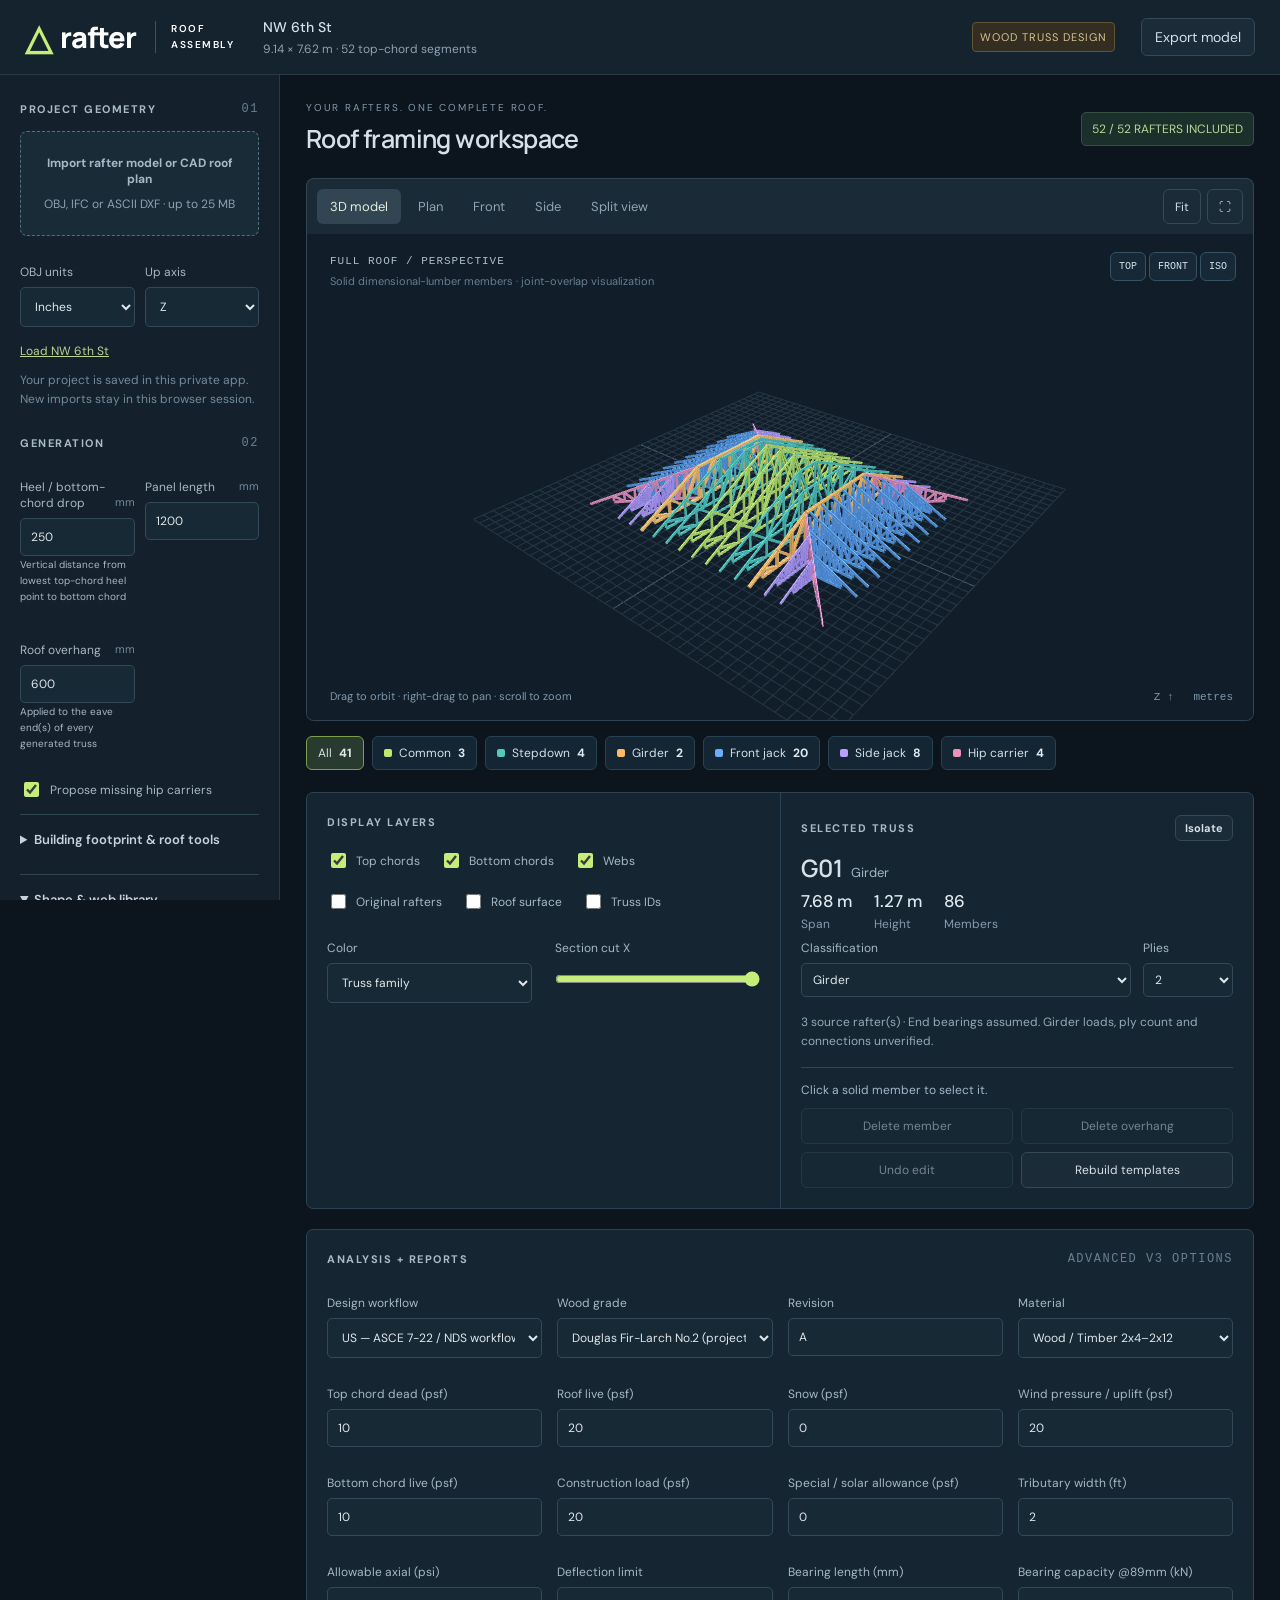
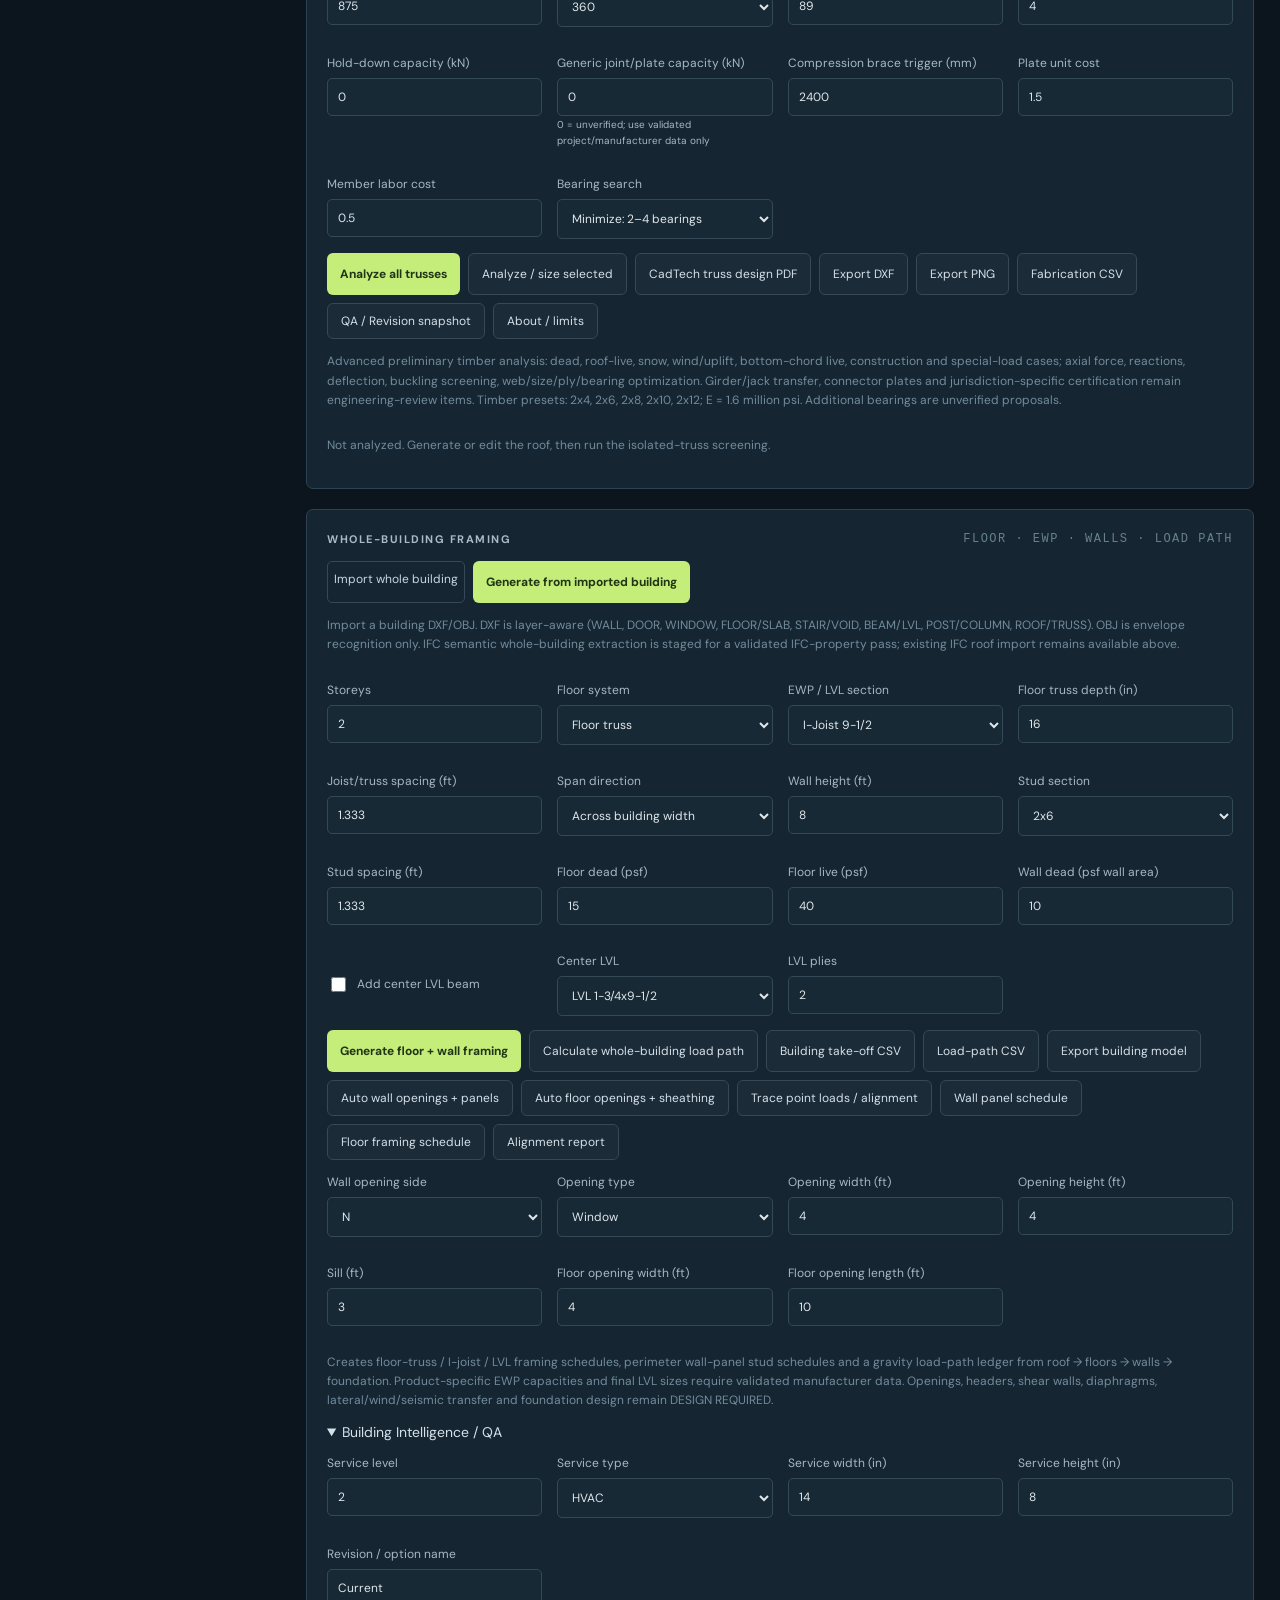
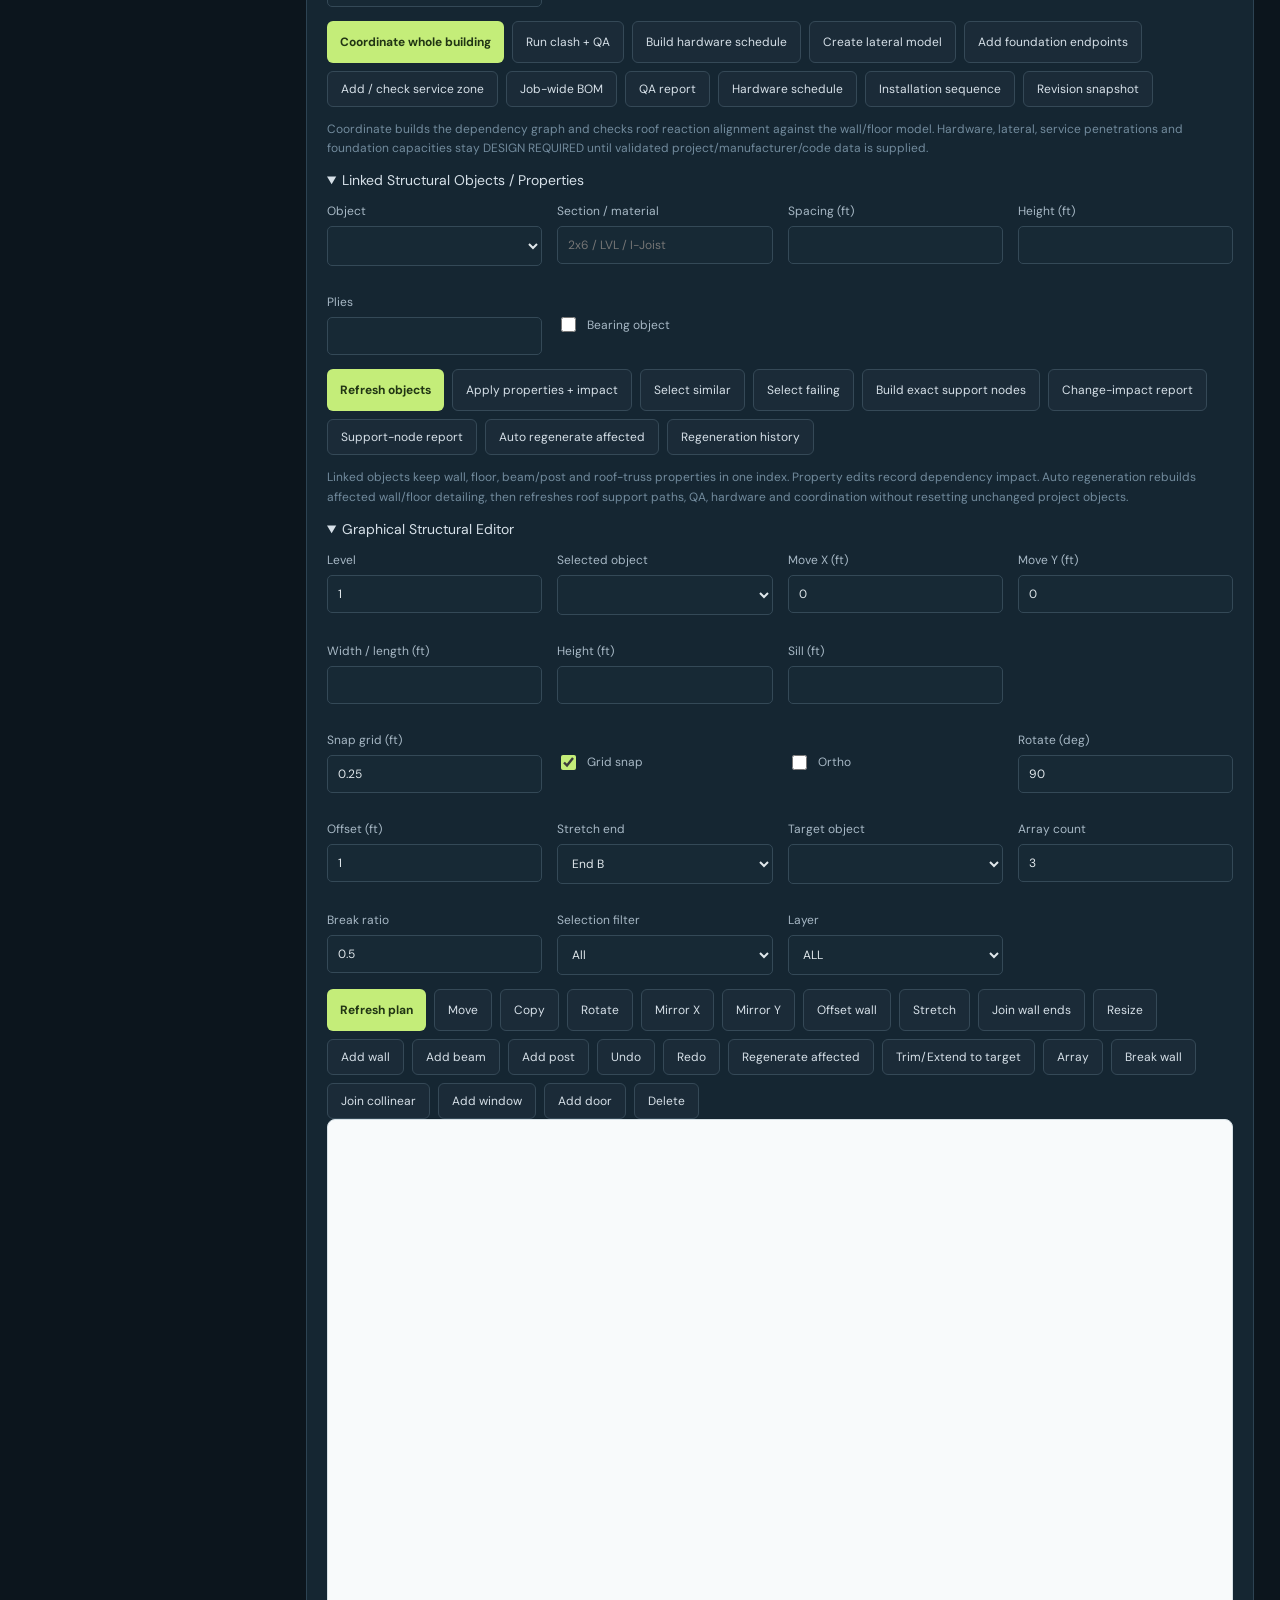
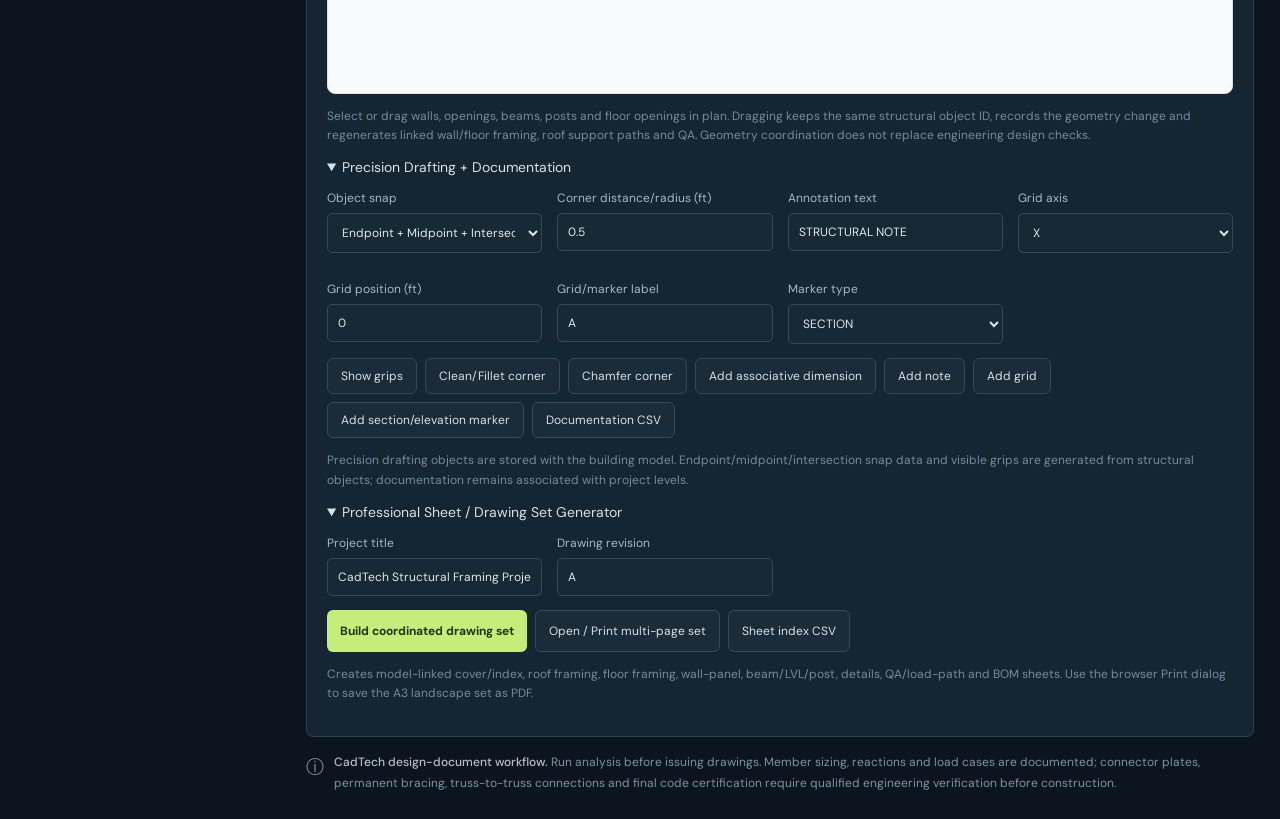
==== app/roof.html @ 71169b50 "Add files via upload" ====
<!doctype html><html lang="en"><head><meta charset="UTF-8"><meta name="viewport" content="width=device-width,initial-scale=1"><title>Rafter — Roof Assembly</title><meta name="description" content="Generate and inspect a full truss assembly from your ArchiCAD rafter model."><link rel="icon" href="data:image/svg+xml,%3Csvg xmlns='http://www.w3.org/2000/svg' viewBox='0 0 32 32'%3E%3Crect width='32' height='32' rx='6' fill='%23121e29'/%3E%3Cpath d='M4 25L16 6l12 19H4l12-10 12 10M16 6v19' fill='none' stroke='%23c4ed79' stroke-width='2'/%3E%3C/svg%3E"><link rel="stylesheet" href="roof.css?v=2"><script type="importmap">{"imports":{"three":"./vendor/three.module.js"}}</script></head><body>
<header><a class="brand" href="./"><span>△</span> rafter <small>ROOF ASSEMBLY</small></a><div class="project"><strong id="project-name">NW 6th St</strong><span id="dimensions">30 × 25 ft · inches confirmed</span></div><span class="concept">WOOD TRUSS DESIGN</span><button id="export">Export model</button></header>
<div class="shell"><aside class="left"><div class="section-title">PROJECT GEOMETRY <span>01</span></div><label class="drop" id="drop"><input type="file" id="file" accept=".obj,.ifc,.dxf"><strong>Import rafter model or CAD roof plan</strong><span>OBJ, IFC or ASCII DXF · up to 25 MB</span></label><div class="fields"><label>OBJ units<select id="units"><option value="0.0254" selected>Inches</option><option value="0.001">Millimetres</option><option value="0.01">Centimetres</option><option value="1">Metres</option><option value="0.3048">Feet</option></select></label><label>Up axis<select id="axis"><option>Z</option><option>Y</option></select></label></div><div class="cad-options" id="cad-options" hidden><div class="section-title">CAD ROOF INPUT <span>DXF</span></div><div class="fields"><label>Roof layer<select id="roof-layer"></select></label><label>Truss lines layer<select id="truss-layer"></select></label><label>Roof angle <em>deg</em><input id="roof-angle" type="number" min="1" max="78" step="0.5" value="22.5"></label><label>CAD units<select id="cad-units"><option value="auto">Auto from DXF</option><option value=".0254">Inches</option><option value=".3048">Feet</option><option value=".001">Millimetres</option><option value=".01">Centimetres</option><option value="1">Metres</option></select></label></div><p class="help">Roof layer: exterior eave boundary + ridge/hip/valley lines. Truss layer: plan lines showing each truss location/direction. CadTech reconstructs 3D top chords from the roof angle, then uses the same Common / Stepdown / Girder / Jack / Hip workflow as OBJ/IFC.</p><button id="rebuild-cad" class="subtle">Rebuild CAD roof</button></div><button id="preset" class="subtle">Load NW 6th St</button><p class="help">Your project is saved in this private app. New imports stay in this browser session.</p><div class="section-title">GENERATION <span>02</span></div><div class="fields"><label>Heel / bottom-chord drop <em>mm</em><input type="number" id="heel" min="50" max="1200" step="25" value="250"><small>Vertical distance from lowest top-chord heel point to bottom chord</small></label><label>Panel length <em>mm</em><input type="number" id="panel" min="300" max="2400" step="100" value="1200"></label><label>Roof overhang <em>mm</em><input type="number" id="roof-overhang" min="0" max="1800" step="25" value="600"><small>Applied to the eave end(s) of every generated truss</small></label></div><label class="check"><input id="hips" type="checkbox" checked>Propose missing hip carriers</label><button class="primary" id="generate">Generate complete roof</button><div id="message" role="status" aria-live="polite">Loading your rafter model…</div><div class="section-title">TRUSS SCHEDULE <span id="count">—</span></div><label class="sr-only" for="search">Find truss</label><input type="search" id="search" placeholder="Find truss ID or type"><div id="schedule"></div><a class="analysis-link" href="#analysis-workspace">Open selected-truss analysis</a></aside>
<main><div class="workspace-heading"><div><div class="eyebrow">YOUR RAFTERS. ONE COMPLETE ROOF.</div><h1>Roof framing workspace</h1></div><div id="coverage" class="coverage">Reading geometry</div></div><div class="toolbar"><div class="view-tabs" role="tablist" aria-label="Viewport"><button data-view="iso" class="active" role="tab" aria-selected="true">3D model</button><button data-view="plan" role="tab">Plan</button><button data-view="front" role="tab">Front</button><button data-view="side" role="tab">Side</button><button data-view="split" role="tab">Split view</button></div><div class="view-actions"><button id="fit" title="Fit whole model">Fit</button><button id="full" title="Full-screen viewport">⛶</button></div></div><section class="viewports" id="viewports"><div class="model-pane"><div class="viewport-meta"><strong id="view-title">FULL ROOF / PERSPECTIVE</strong><span id="view-subtitle">Solid dimensional-lumber members · joint-overlap visualization</span></div><div id="three"></div><div class="compass"><button data-orient="plan">TOP</button><button data-orient="front">FRONT</button><button data-orient="iso">ISO</button></div><div class="nav-hint">Drag to orbit · right-drag to pan · scroll to zoom</div><div class="view-scale">Z ↑ &nbsp; metres</div></div><div class="drawing-pane" id="drawing-pane" hidden><div class="drawing-head"><strong id="drawing-title">SELECTED TRUSS</strong><button id="drawing-fit">Fit drawing</button></div><svg id="drawing" viewBox="0 0 800 460" aria-label="Dimensioned truss elevation"></svg><div class="drawing-note">Orthographic elevation · scroll to zoom · drag to pan</div></div></section><div class="family-bar" id="families"></div><div class="bottom-panels"><div class="layers-panel"><div class="section-title">DISPLAY LAYERS</div><div class="layers"><label><input type="checkbox" data-layer="top" checked>Top chords</label><label><input type="checkbox" data-layer="bottom" checked>Bottom chords</label><label><input type="checkbox" data-layer="web" checked>Webs</label><label><input type="checkbox" data-layer="rafters">Original rafters</label><label><input type="checkbox" data-layer="roof">Roof surface</label><label><input type="checkbox" data-layer="labels">Truss IDs</label></div><div class="display-controls"><label>Color<select id="color"><option value="type">Truss family</option><option value="role">Member role</option><option value="wire">Wireframe</option></select></label><label>Section cut X<input type="range" id="cut" min="0" max="100" value="100" aria-label="Section cut X"></label></div></div><div class="selection-panel"><div class="section-title">SELECTED TRUSS <button id="isolate" aria-pressed="false">Isolate</button></div><div id="selection">Select a truss in the model or schedule.</div></div></div><div class="engineering"><span>ⓘ</span><p><strong>CadTech design-document workflow.</strong> Run analysis before issuing drawings. Member sizing, reactions and load cases are documented; connector plates, permanent bracing, truss-to-truss connections and final code certification require qualified engineering verification before construction.</p></div></main></div>
<dialog id="export-dialog"><button id="close-export" aria-label="Close exports">×</button><div class="eyebrow">COMPLETE ASSEMBLY</div><h2>Export this roof</h2><p>Geometry, truss schedule, analysis results and CadTech design documents. Final issue requires engineering review of connections, bracing and project-specific code inputs.</p><div id="downloads"></div></dialog><script type="module" src="assembly-app.js?v=5"></script></body></html>
---- app/roof.css ----
@import url('https://fonts.googleapis.com/css2?family=DM+Sans:wght@400;500;600;700&family=Manrope:wght@500;600;700;800&display=swap');
:root{font:14px 'DM Sans',sans-serif;color:#d6e0e8;background:#0c151d;--border:#293946;--muted:#8fa1b0;--lime:#c4ed79}*{box-sizing:border-box}[hidden]{display:none!important}body{margin:0}button,input,select{font:inherit}button,a,input,select{outline-offset:3px}button{cursor:pointer;border:1px solid #354957;border-radius:6px;background:#1b2b38;color:#d6e0e8;padding:9px 13px}button:hover{background:#2a3d4c}button:focus-visible,input:focus-visible,select:focus-visible{outline:2px solid var(--lime)}header{display:flex;align-items:center;gap:26px;padding:0 25px;height:75px;border-bottom:1px solid var(--border);background:#15232e}.brand{text-decoration:none;color:white;font:800 29px 'Manrope',sans-serif;display:flex;gap:9px;align-items:center;letter-spacing:-1px}.brand>span{color:var(--lime);font-size:35px}.brand small{font:600 10px 'DM Sans',sans-serif;letter-spacing:1.5px;border-left:1px solid #40515e;max-width:82px;padding-left:15px;margin-left:10px;line-height:1.6}.project{flex:1;display:flex;flex-direction:column;gap:5px}.project strong{font-size:14px;font-weight:500}.project span{font-size:12px;color:var(--muted)}.concept{font-size:11px;letter-spacing:1px;color:#d5c490;background:#342e22;border:1px solid #615536;padding:7px;border-radius:4px}.shell{display:grid;grid-template-columns:280px minmax(0,1fr)}aside{padding:25px 20px;border-right:1px solid var(--border);background:#14212c;height:calc(100vh - 75px);overflow:auto;position:sticky;top:0}.section-title{font-size:11px;font-weight:700;letter-spacing:1.5px;display:flex;justify-content:space-between;align-items:center;margin:2px 0 15px;color:#aabac6}.section-title>span{color:#678090;font:12px monospace}.drop{display:flex;position:relative;flex-direction:column;gap:9px;border:1px dashed #52707f;padding:23px 15px;border-radius:7px;background:#1a2b38;text-align:center}.drop input{position:absolute;inset:0;opacity:0;width:100%;height:100%;cursor:pointer}.drop span{font-size:12px;color:var(--muted)}.drop.drag{border-color:var(--lime)}.fields{display:grid;grid-template-columns:1fr 1fr;gap:10px}label{display:block;margin:14px 0;font-size:12px;color:#a7b8c5}label em{float:right;font-size:11px;font-style:normal;color:#718b9d}input:not([type=checkbox]):not([type=range]),select{display:block;width:100%;margin-top:7px;border:1px solid #344957;border-radius:5px;padding:10px;background:#172935;color:#e0e7eb;min-width:0}input[type=checkbox]{accent-color:var(--lime);width:15px;height:15px}.check{display:flex;align-items:center;gap:8px;line-height:1.5}.help{color:#728b9d;font-size:12px;line-height:1.6;margin:12px 0 27px}.subtle{border:0;padding:0;text-decoration:underline;background:none;color:#b9d590;font-size:12px}.primary{background:var(--lime);color:#213514;font-weight:700;border:0;width:100%;padding:13px}.primary:hover{background:#d2fc88}#message{font-size:12px;line-height:1.6;margin:12px 0 25px;color:#afc598}#schedule{max-height:360px;overflow:auto;margin-top:10px}.truss-row{display:flex;width:100%;border:0;border-bottom:1px solid #263c4c;background:transparent;border-radius:0;text-align:left;align-items:center;padding:12px 6px;gap:11px}.truss-row.active{background:#243b45;box-shadow:inset 3px 0 var(--lime)}.truss-row i{width:7px;height:7px;border-radius:2px;flex-shrink:0}.truss-row strong{font-size:13px;min-width:34px}.truss-row span{font-size:12px;color:#9bb0be;flex:1}.truss-row small{font:11px monospace;color:#7a929f}.analysis-link{display:block;font-size:12px;color:#b4cc8d;margin-top:24px;text-decoration:none}main{padding:26px;min-width:0}.workspace-heading{display:flex;justify-content:space-between;align-items:center;margin-bottom:22px;gap:15px}.eyebrow{font-size:10px;letter-spacing:1.8px;color:#839aa9}h1{font:600 25px 'Manrope',sans-serif;letter-spacing:-.6px;margin:7px 0 0}.coverage{font-size:12px;border:1px solid #365044;color:#bbd599;background:#1b302b;padding:8px 10px;border-radius:5px}.toolbar{display:flex;justify-content:space-between;background:#1a2a37;border:1px solid #324451;border-bottom:0;border-radius:8px 8px 0 0;padding:10px;gap:8px}.view-tabs{display:flex;gap:4px}.view-tabs button{border:0;background:transparent;color:#8fa5b4;padding:9px 13px;font-size:13px}.view-tabs button.active{background:#314652;color:#e5eddc}.view-actions{display:flex;gap:6px}.view-actions button{padding:7px 11px;font-size:12px}.viewports{display:grid;grid-template-columns:1fr;background:#111d28;border:1px solid #324451;border-top:0;border-radius:0 0 8px 8px;overflow:hidden}.viewports.split{grid-template-columns:1fr 1fr}.model-pane{height:clamp(430px,54vh,750px);position:relative;min-width:0}#three{position:absolute;inset:0}#three canvas{display:block;width:100%;height:100%;touch-action:none}.viewport-meta{position:absolute;top:21px;left:23px;z-index:1;pointer-events:none;display:flex;flex-direction:column;gap:7px}.viewport-meta strong{font:11px monospace;letter-spacing:1px;color:#acbfcc}.viewport-meta span{font-size:11px;color:#667f90}.compass{position:absolute;right:17px;top:18px;display:flex;gap:3px}.compass button{font:10px monospace;background:#1c3140a8;border-color:#365263;padding:8px}.nav-hint,.view-scale{position:absolute;bottom:17px;color:#7f98aa;font-size:11px;pointer-events:none}.nav-hint{left:23px}.view-scale{right:20px;font:11px monospace}.drawing-pane{border-left:1px solid #344859;position:relative;min-width:0;background:#f5f7f8;color:#243d4b}.drawing-head{position:absolute;top:18px;left:17px;right:17px;display:flex;align-items:center;justify-content:space-between;z-index:1}.drawing-head strong{font:11px monospace}.drawing-head button{padding:6px 9px;font-size:11px;background:white;color:#456271;border-color:#cdd7dc}#drawing{height:100%;width:100%;min-height:430px;touch-action:none}.drawing-note{position:absolute;bottom:17px;left:17px;color:#7d929d;font-size:11px;pointer-events:none}.family-bar{display:flex;flex-wrap:wrap;gap:8px;margin:15px 0 22px}.family-bar button{font-size:12px;border-color:#2a4151;background:#142633;padding:8px 11px;display:flex;align-items:center;gap:7px}.family-bar button.active{border-color:#7c9d50;background:#293b2e}.family-bar i{width:8px;height:8px;border-radius:2px}.family-bar strong{color:#e2eaf0}.bottom-panels{display:grid;grid-template-columns:1fr 1fr;border:1px solid #2d4353;background:#152632;border-radius:7px}.layers-panel,.selection-panel{padding:20px}.selection-panel{border-left:1px solid #2d4353}.layers{display:flex;flex-wrap:wrap;gap:8px 20px}.layers label{display:flex;align-items:center;gap:7px;margin:6px 0;font-size:12px}.display-controls{display:grid;grid-template-columns:1fr 1fr;gap:23px;margin-top:8px}.display-controls input[type=range]{width:100%;margin:15px 0 0;accent-color:var(--lime)}.selection-panel .section-title{margin-bottom:10px}#isolate{font-size:11px;padding:5px 9px;letter-spacing:0}#isolate[aria-pressed=true]{background:var(--lime);color:#263819}#selection h2{font:600 24px 'Manrope',sans-serif;margin:6px 0}#selection h2 span{font:13px 'DM Sans',sans-serif;color:#a2b6c4;margin-left:8px}#selection p{font-size:12px;line-height:1.6;margin:8px 0;color:#92aab9}.selection-metrics{display:flex;gap:22px;font-size:12px;color:#839dad}.selection-metrics strong{display:block;font-size:17px;color:#dfe8ee;font-weight:500;margin-bottom:4px}.edit-row{display:grid;grid-template-columns:1fr 90px;gap:12px}.edit-row label{margin:8px 0}.edit-row select{padding:7px;font-size:12px}.engineering{display:flex;gap:10px;font-size:12px;line-height:1.7;color:#7994a7;margin-top:15px}.engineering span{font-size:18px}.engineering p{margin:0}.engineering strong{color:#b0c1cd;font-weight:500}dialog{width:min(520px,90vw);border:1px solid #425869;border-radius:10px;background:#1a2b38;color:#deebf4;padding:28px}dialog::backdrop{background:#081219c9;backdrop-filter:blur(4px)}#close-export{float:right;padding:2px 10px;font-size:22px}dialog p{font-size:14px;color:#9db2c0;line-height:1.6}#downloads a{display:block;color:#c9e696;background:#263d47;border:1px solid #415e68;padding:12px;margin-top:10px;text-decoration:none;border-radius:5px}.sr-only{position:absolute;width:1px;height:1px;overflow:hidden;clip:rect(0,0,0,0)}#viewports:fullscreen{width:100vw;height:100vh;border:0;border-radius:0}#viewports:fullscreen .model-pane{height:100vh}button:disabled{opacity:.5;cursor:wait}@media(min-width:1700px){.shell{grid-template-columns:310px 1fr}main{padding:34px 40px}}@media(max-width:1100px){.shell{grid-template-columns:245px 1fr}main{padding:20px 15px}.view-tabs button{padding:8px;font-size:12px}.coverage{display:none}.concept{display:none}.bottom-panels{grid-template-columns:1fr}.selection-panel{border-left:0;border-top:1px solid #2d4353}.viewports.split{grid-template-columns:1fr}.drawing-pane{border-left:0;border-top:1px solid #344859;height:380px}h1{font-size:23px}.brand small{display:none}}@media(max-width:700px){header{padding:0 14px;gap:15px}.project span{display:none}.brand{font-size:24px}.project strong{font-size:12px}.shell{display:flex;flex-direction:column}main{order:1}aside{order:2;position:static;height:auto;border:0}.workspace-heading{margin-bottom:18px}.eyebrow{font-size:9px}.model-pane{height:440px}.toolbar{flex-wrap:wrap}.view-tabs{flex:1;justify-content:space-between}.view-actions{display:none}.nav-hint{font-size:10px;left:12px}.view-scale{display:none}.viewport-meta{left:13px}.viewport-meta span{max-width:160px}.compass{right:10px}.viewports.split{grid-template-columns:1fr}.family-bar{gap:5px}.family-bar button{font-size:11px;padding:7px}.bottom-panels{grid-template-columns:1fr}#schedule{max-height:250px}.drawing-pane{height:330px}#drawing{min-height:330px}.concept{display:none}}

.advanced-settings details{border-top:1px solid #314452;padding:16px 0;margin-top:10px}.advanced-settings summary{cursor:pointer;font-size:13px;color:#c4d3dc;font-weight:600}.advanced-settings .help{margin-bottom:4px}.button-grid{display:grid;grid-template-columns:1fr 1fr;gap:8px}.button-grid button,.file-button{font-size:12px;padding:9px 6px}.file-button{display:block;margin:0;border:1px solid #354957;border-radius:5px;position:relative;text-align:center;cursor:pointer;color:#c8d7e1}.file-button input{position:absolute;inset:0;opacity:0;cursor:pointer;width:100%;height:100%}.project-buttons{margin:16px 0}.member-edit{border-top:1px solid #304958;padding-top:14px;margin-top:16px}#picked-member{font-size:12px;color:#a2b8c8;margin-bottom:10px}.analysis-workspace{margin-top:20px;padding:20px;border:1px solid #2d4353;border-radius:7px;background:#152632}.analysis-inputs{display:grid;grid-template-columns:repeat(4,1fr);gap:0 15px}.analysis-actions{display:flex;gap:8px;flex-wrap:wrap}.analysis-actions .primary{width:auto}.analysis-actions button{font-size:12px}.analysis-workspace .help{margin:13px 0}#analysis-status{color:#c0d89b;font-size:13px;margin:12px 0}#analysis-results{max-height:350px;overflow:auto}#analysis-results table{border-collapse:collapse;width:100%;font-size:12px}#analysis-results td,#analysis-results th{padding:10px;text-align:left;border-bottom:1px solid #2b4353}#analysis-results th{color:#8ca6b8;font-weight:500}aside{scrollbar-width:thin;scrollbar-color:#3e5a6b #14212c}@media(max-width:1000px){.analysis-inputs{grid-template-columns:repeat(2,1fr)}}@media(max-width:700px){.analysis-workspace{padding:14px}.analysis-inputs{grid-template-columns:repeat(2,1fr)}}
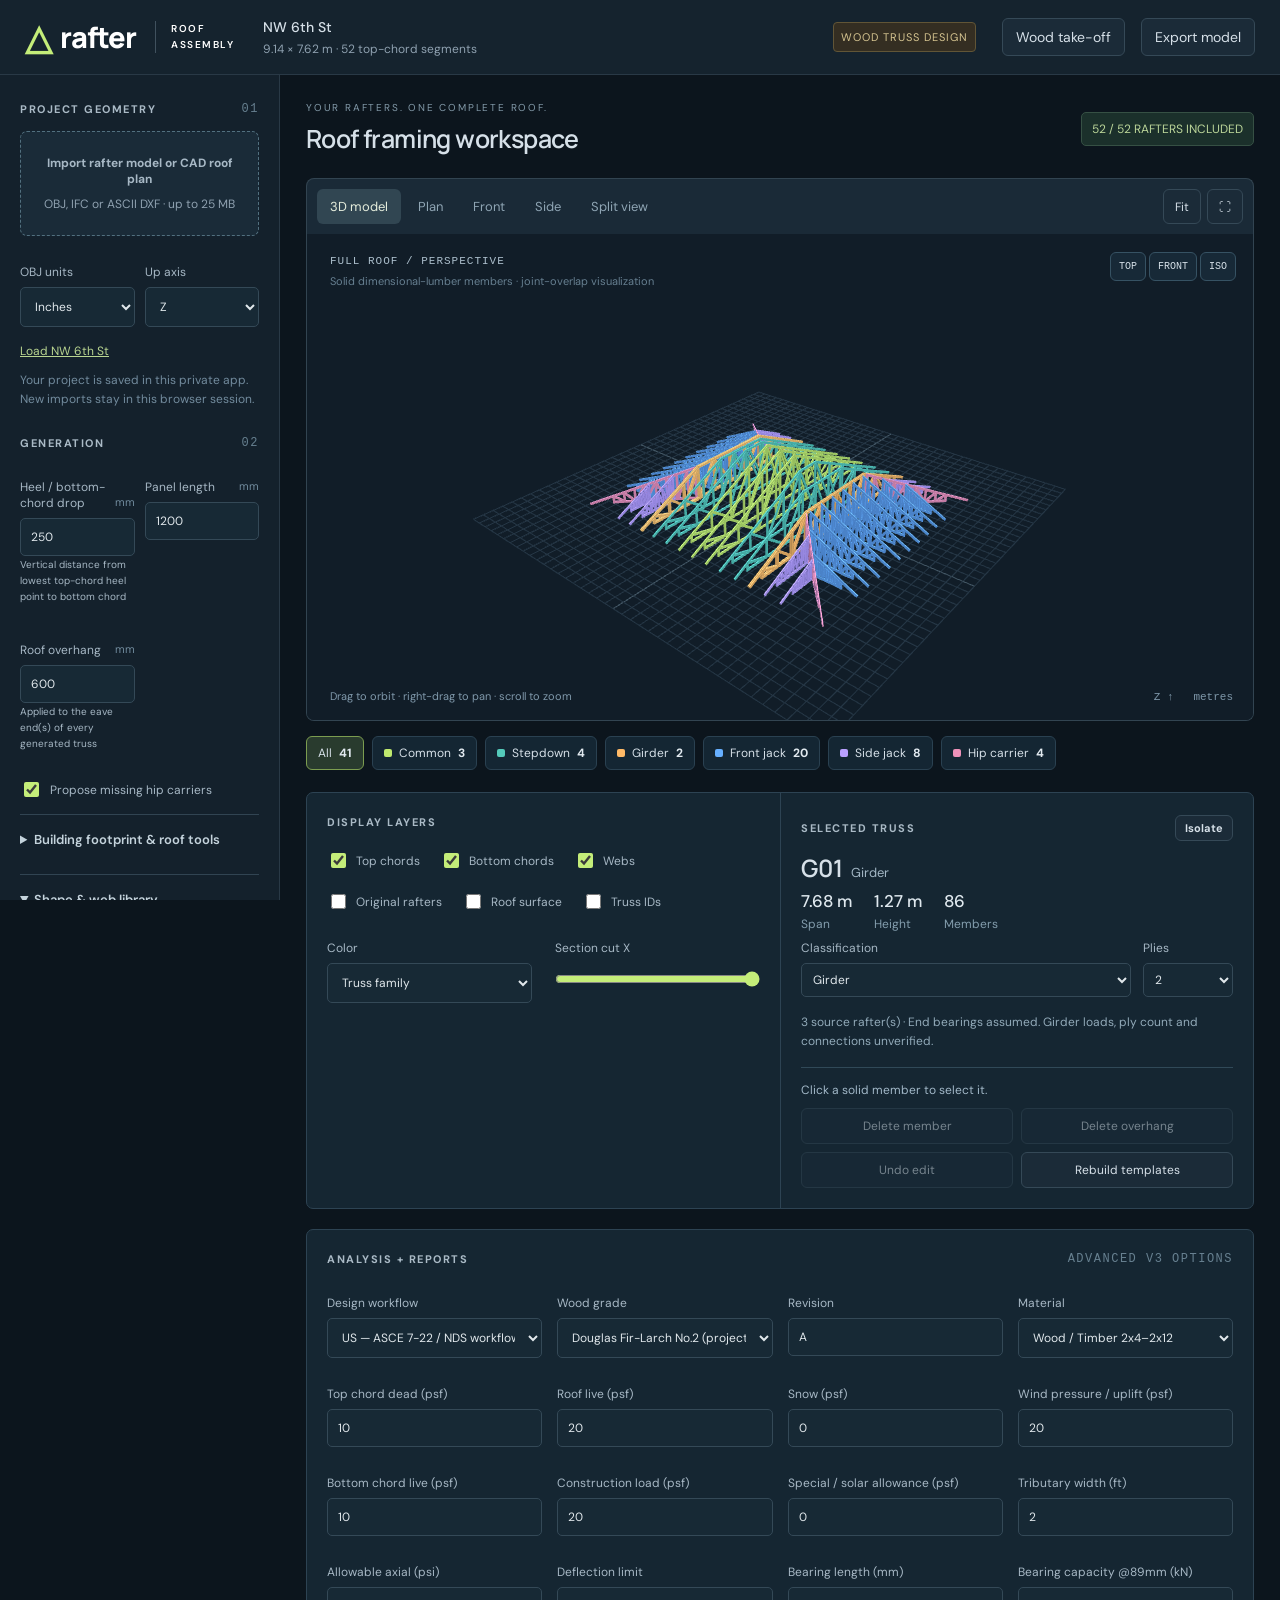
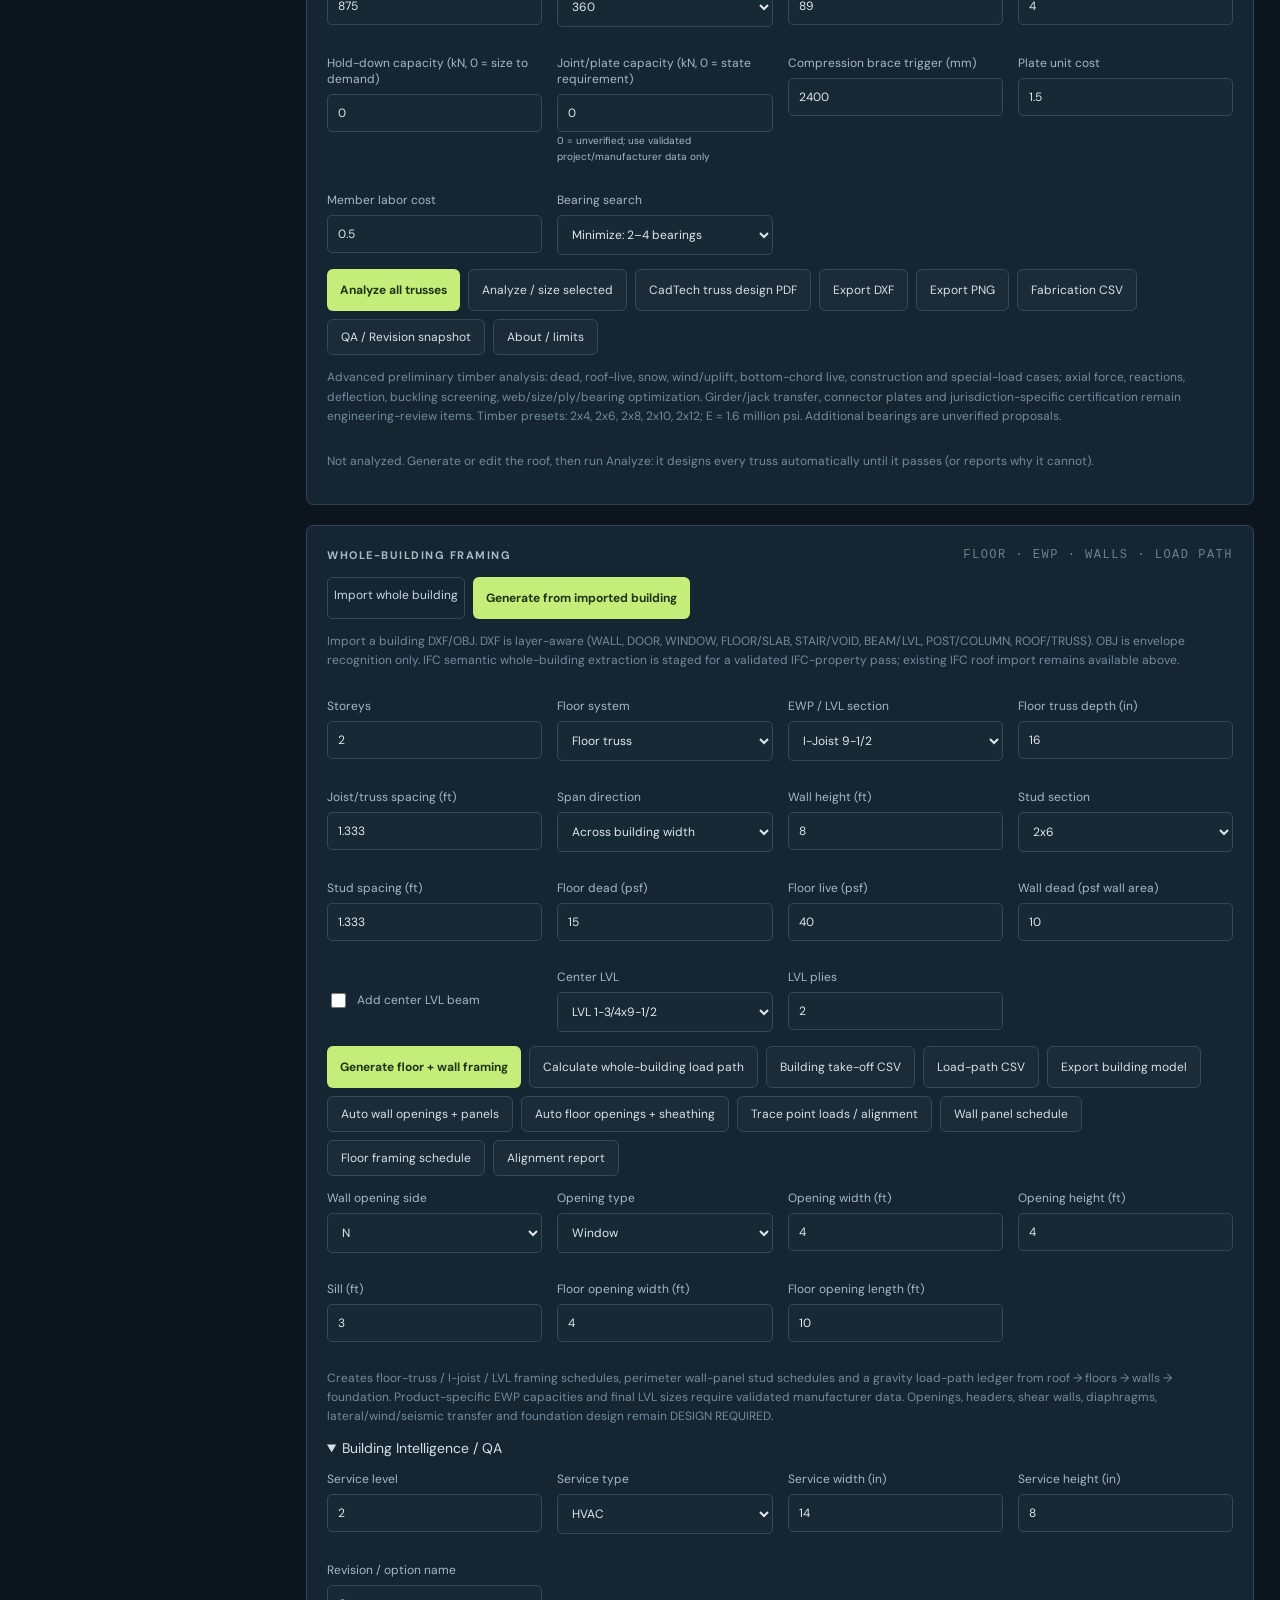
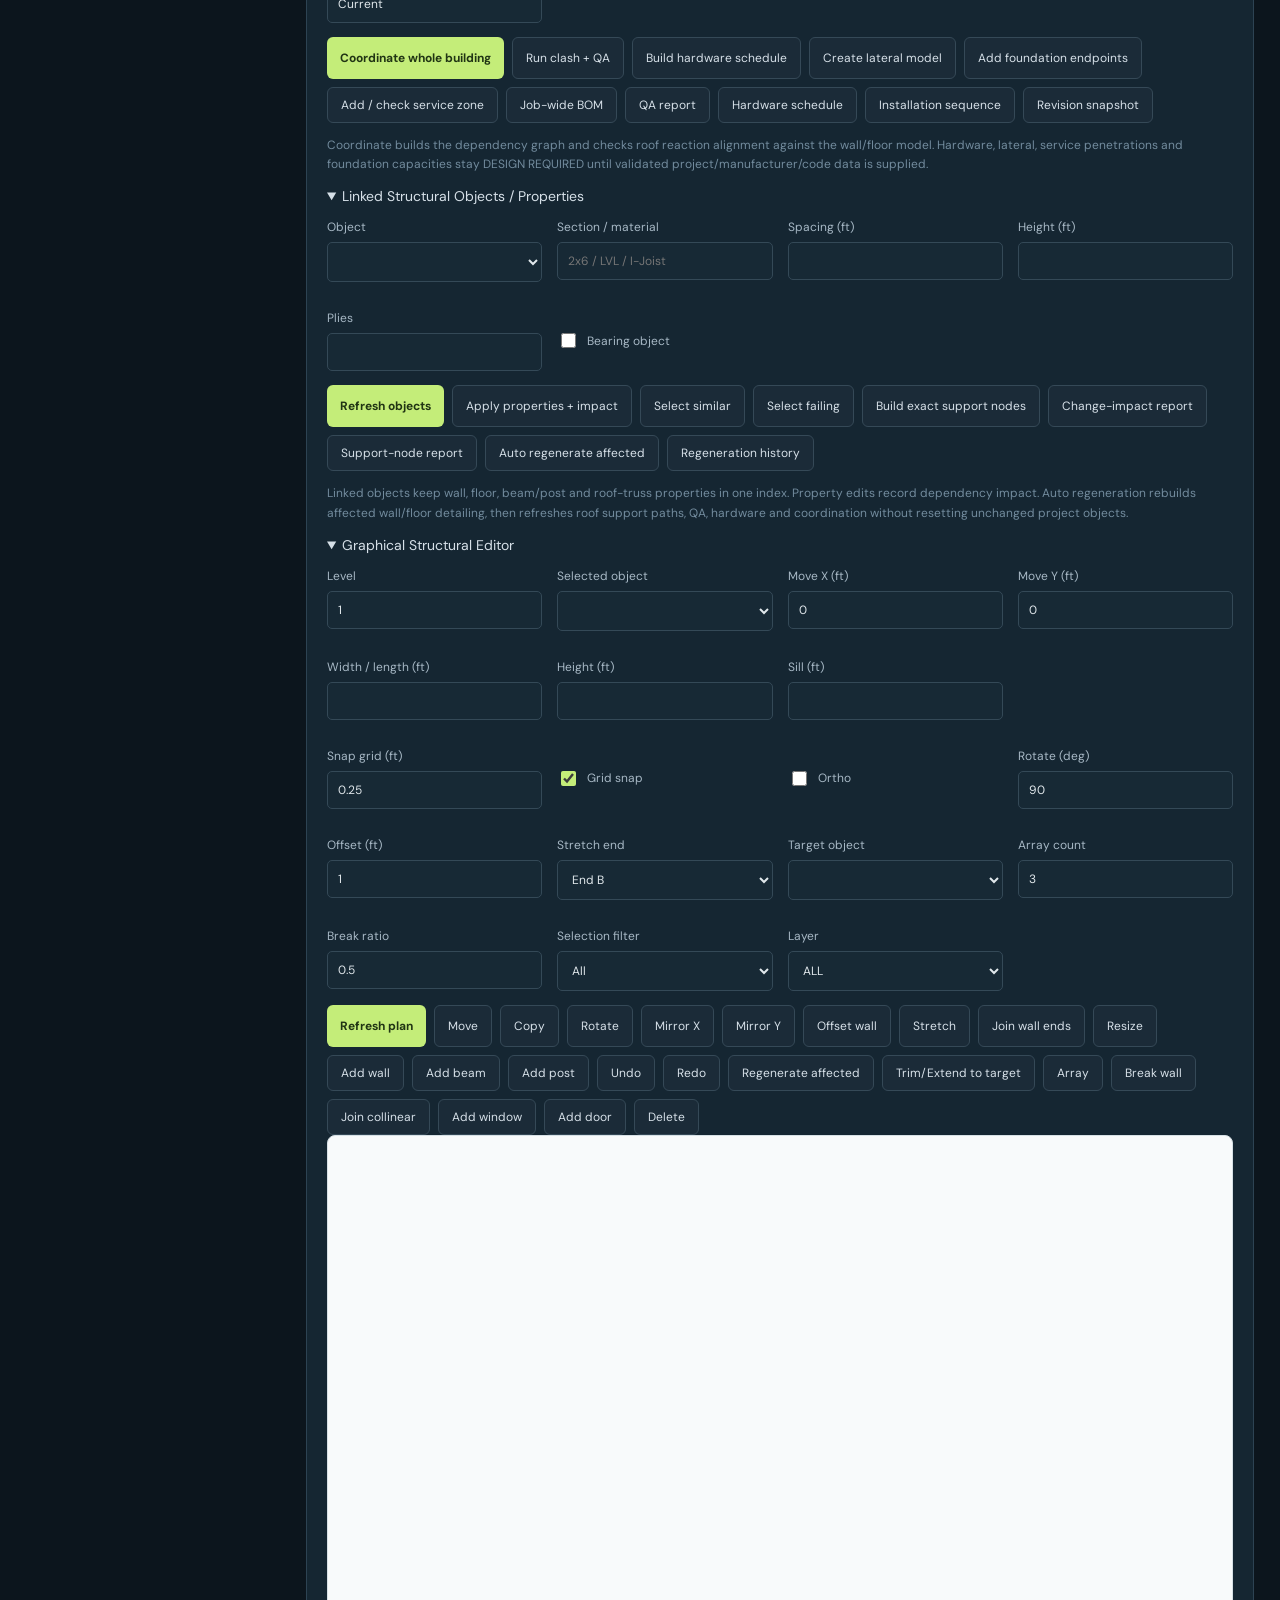
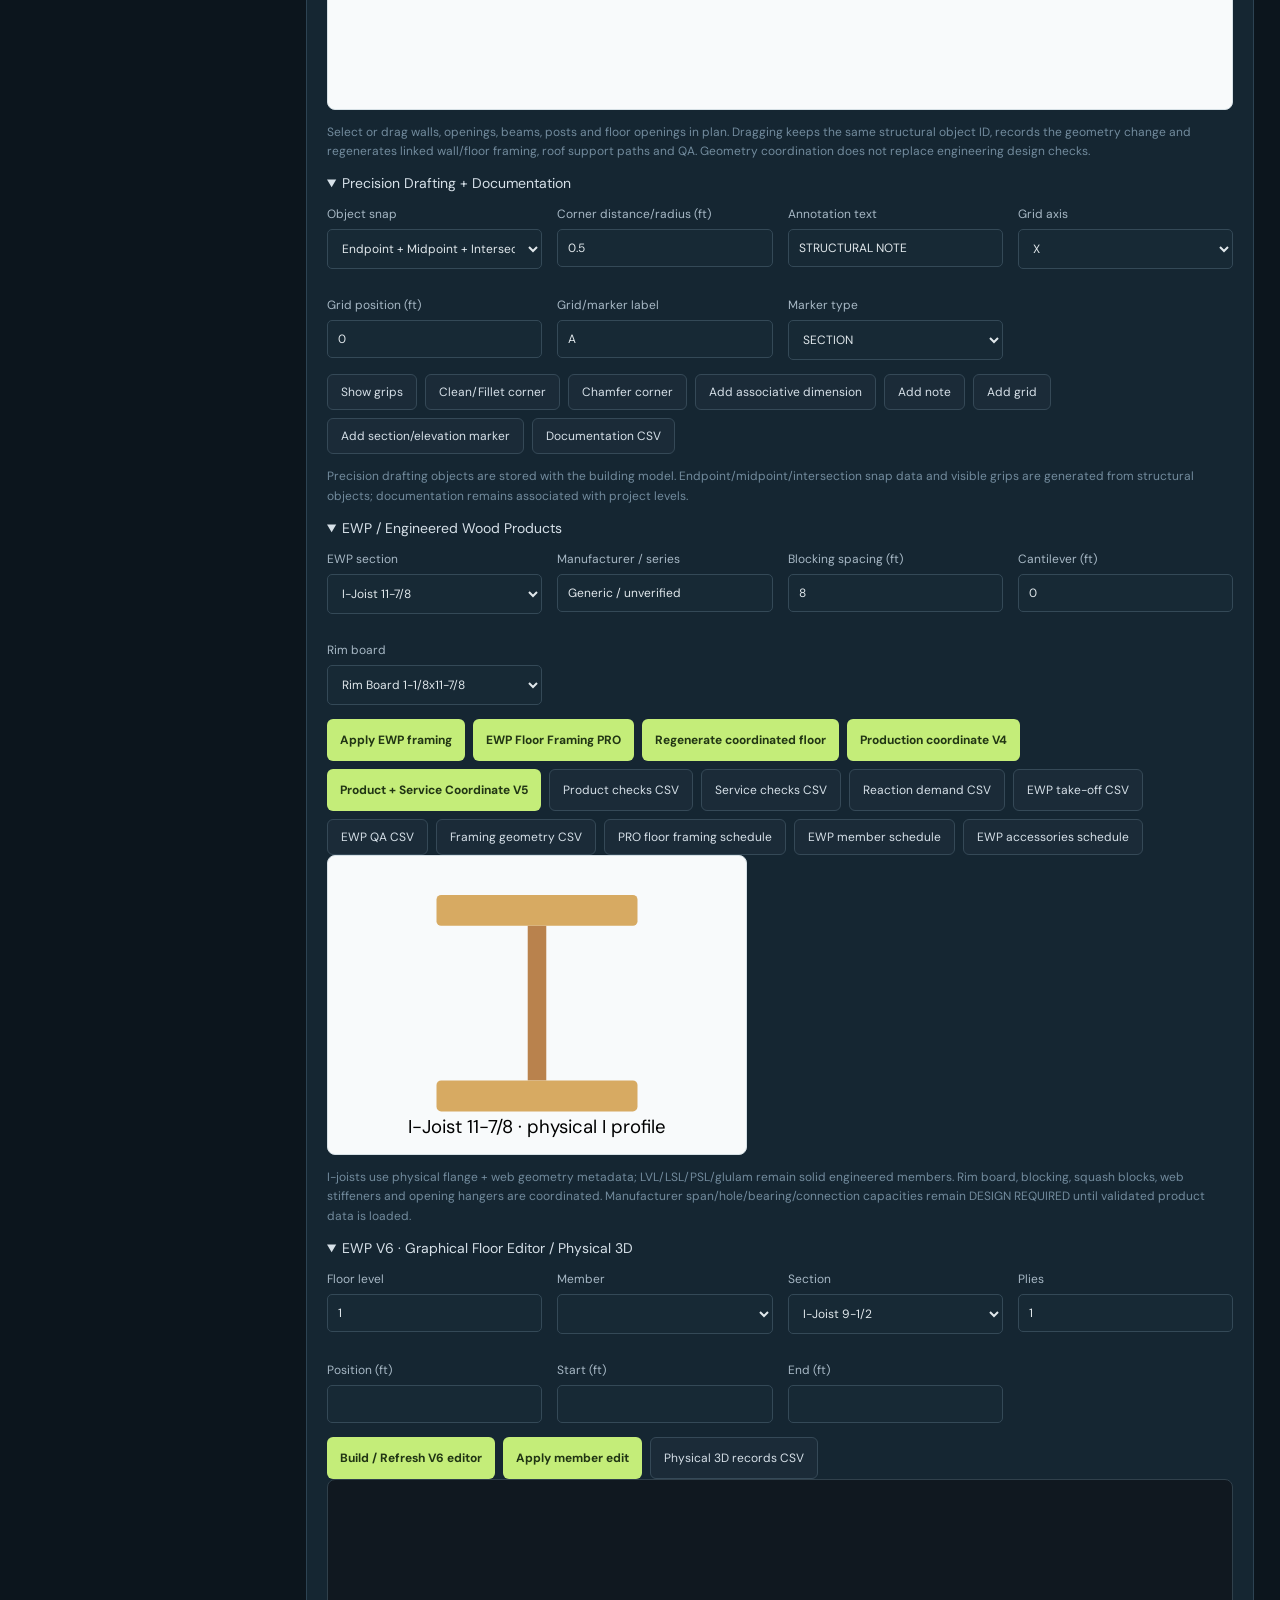
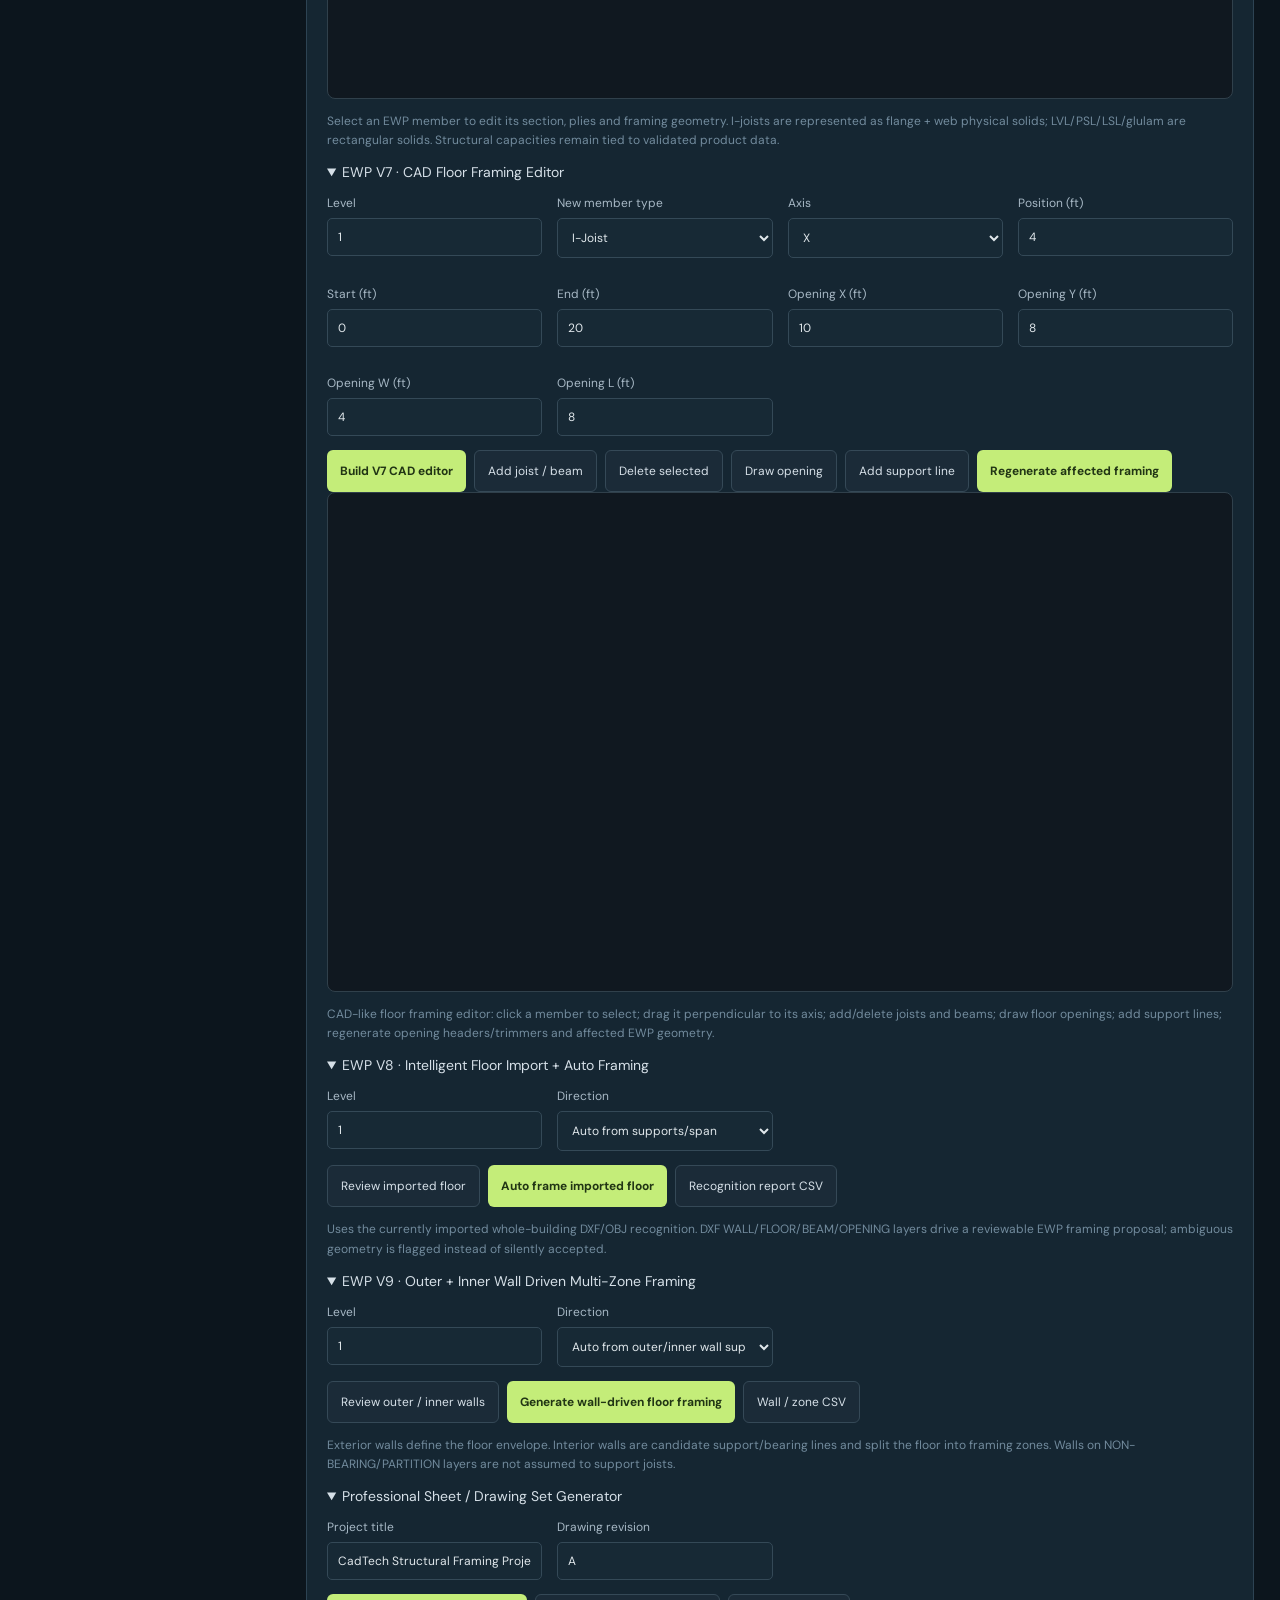
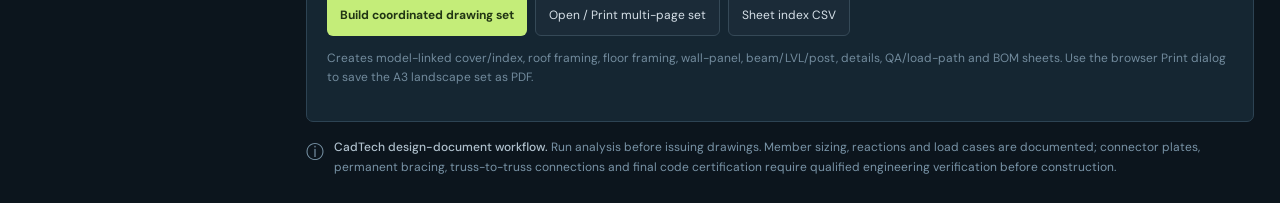
==== commit 2bf05478: "Add files via upload Description to paste into the “About” box:  Browser-based roof truss generato" ====
--- a/app/roof.html
+++ b/app/roof.html
@@ -1,6 +1,6 @@
 <!doctype html><html lang="en"><head><meta charset="UTF-8"><meta name="viewport" content="width=device-width,initial-scale=1"><title>Rafter — Roof Assembly</title><meta name="description" content="Generate and inspect a full truss assembly from your ArchiCAD rafter model."><link rel="icon" href="data:image/svg+xml,%3Csvg xmlns='http://www.w3.org/2000/svg' viewBox='0 0 32 32'%3E%3Crect width='32' height='32' rx='6' fill='%23121e29'/%3E%3Cpath d='M4 25L16 6l12 19H4l12-10 12 10M16 6v19' fill='none' stroke='%23c4ed79' stroke-width='2'/%3E%3C/svg%3E"><link rel="stylesheet" href="roof.css?v=2"><script type="importmap">{"imports":{"three":"./vendor/three.module.js"}}</script></head><body>
-<header><a class="brand" href="./"><span>△</span> rafter <small>ROOF ASSEMBLY</small></a><div class="project"><strong id="project-name">NW 6th St</strong><span id="dimensions">30 × 25 ft · inches confirmed</span></div><span class="concept">WOOD TRUSS DESIGN</span><button id="export">Export model</button></header>
+<header><a class="brand" href="./"><span>△</span> rafter <small>ROOF ASSEMBLY</small></a><div class="project"><strong id="project-name">NW 6th St</strong><span id="dimensions">30 × 25 ft · inches confirmed</span></div><span class="concept">WOOD TRUSS DESIGN</span><button id="takeoff" title="Cut list, stock boards and board feet">Wood take-off</button><button id="export">Export model</button></header>
 <div class="shell"><aside class="left"><div class="section-title">PROJECT GEOMETRY <span>01</span></div><label class="drop" id="drop"><input type="file" id="file" accept=".obj,.ifc,.dxf"><strong>Import rafter model or CAD roof plan</strong><span>OBJ, IFC or ASCII DXF · up to 25 MB</span></label><div class="fields"><label>OBJ units<select id="units"><option value="0.0254" selected>Inches</option><option value="0.001">Millimetres</option><option value="0.01">Centimetres</option><option value="1">Metres</option><option value="0.3048">Feet</option></select></label><label>Up axis<select id="axis"><option>Z</option><option>Y</option></select></label></div><div class="cad-options" id="cad-options" hidden><div class="section-title">CAD ROOF INPUT <span>DXF</span></div><div class="fields"><label>Roof layer<select id="roof-layer"></select></label><label>Truss lines layer<select id="truss-layer"></select></label><label>Roof angle <em>deg</em><input id="roof-angle" type="number" min="1" max="78" step="0.5" value="22.5"></label><label>CAD units<select id="cad-units"><option value="auto">Auto from DXF</option><option value=".0254">Inches</option><option value=".3048">Feet</option><option value=".001">Millimetres</option><option value=".01">Centimetres</option><option value="1">Metres</option></select></label></div><p class="help">Roof layer: exterior eave boundary + ridge/hip/valley lines. Truss layer: plan lines showing each truss location/direction. CadTech reconstructs 3D top chords from the roof angle, then uses the same Common / Stepdown / Girder / Jack / Hip workflow as OBJ/IFC.</p><button id="rebuild-cad" class="subtle">Rebuild CAD roof</button></div><button id="preset" class="subtle">Load NW 6th St</button><p class="help">Your project is saved in this private app. New imports stay in this browser session.</p><div class="section-title">GENERATION <span>02</span></div><div class="fields"><label>Heel / bottom-chord drop <em>mm</em><input type="number" id="heel" min="50" max="1200" step="25" value="250"><small>Vertical distance from lowest top-chord heel point to bottom chord</small></label><label>Panel length <em>mm</em><input type="number" id="panel" min="300" max="2400" step="100" value="1200"></label><label>Roof overhang <em>mm</em><input type="number" id="roof-overhang" min="0" max="1800" step="25" value="600"><small>Applied to the eave end(s) of every generated truss</small></label></div><label class="check"><input id="hips" type="checkbox" checked>Propose missing hip carriers</label><button class="primary" id="generate">Generate complete roof</button><div id="message" role="status" aria-live="polite">Loading your rafter model…</div><div class="section-title">TRUSS SCHEDULE <span id="count">—</span></div><label class="sr-only" for="search">Find truss</label><input type="search" id="search" placeholder="Find truss ID or type"><div id="schedule"></div><a class="analysis-link" href="#analysis-workspace">Open selected-truss analysis</a></aside>
 <main><div class="workspace-heading"><div><div class="eyebrow">YOUR RAFTERS. ONE COMPLETE ROOF.</div><h1>Roof framing workspace</h1></div><div id="coverage" class="coverage">Reading geometry</div></div><div class="toolbar"><div class="view-tabs" role="tablist" aria-label="Viewport"><button data-view="iso" class="active" role="tab" aria-selected="true">3D model</button><button data-view="plan" role="tab">Plan</button><button data-view="front" role="tab">Front</button><button data-view="side" role="tab">Side</button><button data-view="split" role="tab">Split view</button></div><div class="view-actions"><button id="fit" title="Fit whole model">Fit</button><button id="full" title="Full-screen viewport">⛶</button></div></div><section class="viewports" id="viewports"><div class="model-pane"><div class="viewport-meta"><strong id="view-title">FULL ROOF / PERSPECTIVE</strong><span id="view-subtitle">Solid dimensional-lumber members · joint-overlap visualization</span></div><div id="three"></div><div class="compass"><button data-orient="plan">TOP</button><button data-orient="front">FRONT</button><button data-orient="iso">ISO</button></div><div class="nav-hint">Drag to orbit · right-drag to pan · scroll to zoom</div><div class="view-scale">Z ↑ &nbsp; metres</div></div><div class="drawing-pane" id="drawing-pane" hidden><div class="drawing-head"><strong id="drawing-title">SELECTED TRUSS</strong><button id="drawing-fit">Fit drawing</button></div><svg id="drawing" viewBox="0 0 800 460" aria-label="Dimensioned truss elevation"></svg><div class="drawing-note">Orthographic elevation · scroll to zoom · drag to pan</div></div></section><div class="family-bar" id="families"></div><div class="bottom-panels"><div class="layers-panel"><div class="section-title">DISPLAY LAYERS</div><div class="layers"><label><input type="checkbox" data-layer="top" checked>Top chords</label><label><input type="checkbox" data-layer="bottom" checked>Bottom chords</label><label><input type="checkbox" data-layer="web" checked>Webs</label><label><input type="checkbox" data-layer="rafters">Original rafters</label><label><input type="checkbox" data-layer="roof">Roof surface</label><label><input type="checkbox" data-layer="labels">Truss IDs</label></div><div class="display-controls"><label>Color<select id="color"><option value="type">Truss family</option><option value="role">Member role</option><option value="wire">Wireframe</option></select></label><label>Section cut X<input type="range" id="cut" min="0" max="100" value="100" aria-label="Section cut X"></label></div></div><div class="selection-panel"><div class="section-title">SELECTED TRUSS <button id="isolate" aria-pressed="false">Isolate</button></div><div id="selection">Select a truss in the model or schedule.</div></div></div><div class="engineering"><span>ⓘ</span><p><strong>CadTech design-document workflow.</strong> Run analysis before issuing drawings. Member sizing, reactions and load cases are documented; connector plates, permanent bracing, truss-to-truss connections and final code certification require qualified engineering verification before construction.</p></div></main></div>
-<dialog id="export-dialog"><button id="close-export" aria-label="Close exports">×</button><div class="eyebrow">COMPLETE ASSEMBLY</div><h2>Export this roof</h2><p>Geometry, truss schedule, analysis results and CadTech design documents. Final issue requires engineering review of connections, bracing and project-specific code inputs.</p><div id="downloads"></div></dialog><script type="module" src="assembly-app.js?v=5"></script></body></html>
+<dialog id="takeoff-dialog"><button id="close-takeoff" aria-label="Close take-off">×</button><div class="eyebrow">MATERIAL</div><h2>Wood take-off</h2><div id="takeoff-body"></div><div id="takeoff-downloads"></div></dialog><dialog id="export-dialog"><button id="close-export" aria-label="Close exports">×</button><div class="eyebrow">COMPLETE ASSEMBLY</div><h2>Export this roof</h2><p>Geometry, truss schedule, analysis results and CadTech design documents. Final issue requires engineering review of connections, bracing and project-specific code inputs.</p><div id="downloads"></div></dialog><script type="module" src="assembly-app.js?v=7"></script></body></html>
 
--- a/app/roof.css
+++ b/app/roof.css
@@ -2,3 +2,17 @@
 :root{font:14px 'DM Sans',sans-serif;color:#d6e0e8;background:#0c151d;--border:#293946;--muted:#8fa1b0;--lime:#c4ed79}*{box-sizing:border-box}[hidden]{display:none!important}body{margin:0}button,input,select{font:inherit}button,a,input,select{outline-offset:3px}button{cursor:pointer;border:1px solid #354957;border-radius:6px;background:#1b2b38;color:#d6e0e8;padding:9px 13px}button:hover{background:#2a3d4c}button:focus-visible,input:focus-visible,select:focus-visible{outline:2px solid var(--lime)}header{display:flex;align-items:center;gap:26px;padding:0 25px;height:75px;border-bottom:1px solid var(--border);background:#15232e}.brand{text-decoration:none;color:white;font:800 29px 'Manrope',sans-serif;display:flex;gap:9px;align-items:center;letter-spacing:-1px}.brand>span{color:var(--lime);font-size:35px}.brand small{font:600 10px 'DM Sans',sans-serif;letter-spacing:1.5px;border-left:1px solid #40515e;max-width:82px;padding-left:15px;margin-left:10px;line-height:1.6}.project{flex:1;display:flex;flex-direction:column;gap:5px}.project strong{font-size:14px;font-weight:500}.project span{font-size:12px;color:var(--muted)}.concept{font-size:11px;letter-spacing:1px;color:#d5c490;background:#342e22;border:1px solid #615536;padding:7px;border-radius:4px}.shell{display:grid;grid-template-columns:280px minmax(0,1fr)}aside{padding:25px 20px;border-right:1px solid var(--border);background:#14212c;height:calc(100vh - 75px);overflow:auto;position:sticky;top:0}.section-title{font-size:11px;font-weight:700;letter-spacing:1.5px;display:flex;justify-content:space-between;align-items:center;margin:2px 0 15px;color:#aabac6}.section-title>span{color:#678090;font:12px monospace}.drop{display:flex;position:relative;flex-direction:column;gap:9px;border:1px dashed #52707f;padding:23px 15px;border-radius:7px;background:#1a2b38;text-align:center}.drop input{position:absolute;inset:0;opacity:0;width:100%;height:100%;cursor:pointer}.drop span{font-size:12px;color:var(--muted)}.drop.drag{border-color:var(--lime)}.fields{display:grid;grid-template-columns:1fr 1fr;gap:10px}label{display:block;margin:14px 0;font-size:12px;color:#a7b8c5}label em{float:right;font-size:11px;font-style:normal;color:#718b9d}input:not([type=checkbox]):not([type=range]),select{display:block;width:100%;margin-top:7px;border:1px solid #344957;border-radius:5px;padding:10px;background:#172935;color:#e0e7eb;min-width:0}input[type=checkbox]{accent-color:var(--lime);width:15px;height:15px}.check{display:flex;align-items:center;gap:8px;line-height:1.5}.help{color:#728b9d;font-size:12px;line-height:1.6;margin:12px 0 27px}.subtle{border:0;padding:0;text-decoration:underline;background:none;color:#b9d590;font-size:12px}.primary{background:var(--lime);color:#213514;font-weight:700;border:0;width:100%;padding:13px}.primary:hover{background:#d2fc88}#message{font-size:12px;line-height:1.6;margin:12px 0 25px;color:#afc598}#schedule{max-height:360px;overflow:auto;margin-top:10px}.truss-row{display:flex;width:100%;border:0;border-bottom:1px solid #263c4c;background:transparent;border-radius:0;text-align:left;align-items:center;padding:12px 6px;gap:11px}.truss-row.active{background:#243b45;box-shadow:inset 3px 0 var(--lime)}.truss-row i{width:7px;height:7px;border-radius:2px;flex-shrink:0}.truss-row strong{font-size:13px;min-width:34px}.truss-row span{font-size:12px;color:#9bb0be;flex:1}.truss-row small{font:11px monospace;color:#7a929f}.analysis-link{display:block;font-size:12px;color:#b4cc8d;margin-top:24px;text-decoration:none}main{padding:26px;min-width:0}.workspace-heading{display:flex;justify-content:space-between;align-items:center;margin-bottom:22px;gap:15px}.eyebrow{font-size:10px;letter-spacing:1.8px;color:#839aa9}h1{font:600 25px 'Manrope',sans-serif;letter-spacing:-.6px;margin:7px 0 0}.coverage{font-size:12px;border:1px solid #365044;color:#bbd599;background:#1b302b;padding:8px 10px;border-radius:5px}.toolbar{display:flex;justify-content:space-between;background:#1a2a37;border:1px solid #324451;border-bottom:0;border-radius:8px 8px 0 0;padding:10px;gap:8px}.view-tabs{display:flex;gap:4px}.view-tabs button{border:0;background:transparent;color:#8fa5b4;padding:9px 13px;font-size:13px}.view-tabs button.active{background:#314652;color:#e5eddc}.view-actions{display:flex;gap:6px}.view-actions button{padding:7px 11px;font-size:12px}.viewports{display:grid;grid-template-columns:1fr;background:#111d28;border:1px solid #324451;border-top:0;border-radius:0 0 8px 8px;overflow:hidden}.viewports.split{grid-template-columns:1fr 1fr}.model-pane{height:clamp(430px,54vh,750px);position:relative;min-width:0}#three{position:absolute;inset:0}#three canvas{display:block;width:100%;height:100%;touch-action:none}.viewport-meta{position:absolute;top:21px;left:23px;z-index:1;pointer-events:none;display:flex;flex-direction:column;gap:7px}.viewport-meta strong{font:11px monospace;letter-spacing:1px;color:#acbfcc}.viewport-meta span{font-size:11px;color:#667f90}.compass{position:absolute;right:17px;top:18px;display:flex;gap:3px}.compass button{font:10px monospace;background:#1c3140a8;border-color:#365263;padding:8px}.nav-hint,.view-scale{position:absolute;bottom:17px;color:#7f98aa;font-size:11px;pointer-events:none}.nav-hint{left:23px}.view-scale{right:20px;font:11px monospace}.drawing-pane{border-left:1px solid #344859;position:relative;min-width:0;background:#f5f7f8;color:#243d4b}.drawing-head{position:absolute;top:18px;left:17px;right:17px;display:flex;align-items:center;justify-content:space-between;z-index:1}.drawing-head strong{font:11px monospace}.drawing-head button{padding:6px 9px;font-size:11px;background:white;color:#456271;border-color:#cdd7dc}#drawing{height:100%;width:100%;min-height:430px;touch-action:none}.drawing-note{position:absolute;bottom:17px;left:17px;color:#7d929d;font-size:11px;pointer-events:none}.family-bar{display:flex;flex-wrap:wrap;gap:8px;margin:15px 0 22px}.family-bar button{font-size:12px;border-color:#2a4151;background:#142633;padding:8px 11px;display:flex;align-items:center;gap:7px}.family-bar button.active{border-color:#7c9d50;background:#293b2e}.family-bar i{width:8px;height:8px;border-radius:2px}.family-bar strong{color:#e2eaf0}.bottom-panels{display:grid;grid-template-columns:1fr 1fr;border:1px solid #2d4353;background:#152632;border-radius:7px}.layers-panel,.selection-panel{padding:20px}.selection-panel{border-left:1px solid #2d4353}.layers{display:flex;flex-wrap:wrap;gap:8px 20px}.layers label{display:flex;align-items:center;gap:7px;margin:6px 0;font-size:12px}.display-controls{display:grid;grid-template-columns:1fr 1fr;gap:23px;margin-top:8px}.display-controls input[type=range]{width:100%;margin:15px 0 0;accent-color:var(--lime)}.selection-panel .section-title{margin-bottom:10px}#isolate{font-size:11px;padding:5px 9px;letter-spacing:0}#isolate[aria-pressed=true]{background:var(--lime);color:#263819}#selection h2{font:600 24px 'Manrope',sans-serif;margin:6px 0}#selection h2 span{font:13px 'DM Sans',sans-serif;color:#a2b6c4;margin-left:8px}#selection p{font-size:12px;line-height:1.6;margin:8px 0;color:#92aab9}.selection-metrics{display:flex;gap:22px;font-size:12px;color:#839dad}.selection-metrics strong{display:block;font-size:17px;color:#dfe8ee;font-weight:500;margin-bottom:4px}.edit-row{display:grid;grid-template-columns:1fr 90px;gap:12px}.edit-row label{margin:8px 0}.edit-row select{padding:7px;font-size:12px}.engineering{display:flex;gap:10px;font-size:12px;line-height:1.7;color:#7994a7;margin-top:15px}.engineering span{font-size:18px}.engineering p{margin:0}.engineering strong{color:#b0c1cd;font-weight:500}dialog{width:min(520px,90vw);border:1px solid #425869;border-radius:10px;background:#1a2b38;color:#deebf4;padding:28px}dialog::backdrop{background:#081219c9;backdrop-filter:blur(4px)}#close-export{float:right;padding:2px 10px;font-size:22px}dialog p{font-size:14px;color:#9db2c0;line-height:1.6}#downloads a{display:block;color:#c9e696;background:#263d47;border:1px solid #415e68;padding:12px;margin-top:10px;text-decoration:none;border-radius:5px}.sr-only{position:absolute;width:1px;height:1px;overflow:hidden;clip:rect(0,0,0,0)}#viewports:fullscreen{width:100vw;height:100vh;border:0;border-radius:0}#viewports:fullscreen .model-pane{height:100vh}button:disabled{opacity:.5;cursor:wait}@media(min-width:1700px){.shell{grid-template-columns:310px 1fr}main{padding:34px 40px}}@media(max-width:1100px){.shell{grid-template-columns:245px 1fr}main{padding:20px 15px}.view-tabs button{padding:8px;font-size:12px}.coverage{display:none}.concept{display:none}.bottom-panels{grid-template-columns:1fr}.selection-panel{border-left:0;border-top:1px solid #2d4353}.viewports.split{grid-template-columns:1fr}.drawing-pane{border-left:0;border-top:1px solid #344859;height:380px}h1{font-size:23px}.brand small{display:none}}@media(max-width:700px){header{padding:0 14px;gap:15px}.project span{display:none}.brand{font-size:24px}.project strong{font-size:12px}.shell{display:flex;flex-direction:column}main{order:1}aside{order:2;position:static;height:auto;border:0}.workspace-heading{margin-bottom:18px}.eyebrow{font-size:9px}.model-pane{height:440px}.toolbar{flex-wrap:wrap}.view-tabs{flex:1;justify-content:space-between}.view-actions{display:none}.nav-hint{font-size:10px;left:12px}.view-scale{display:none}.viewport-meta{left:13px}.viewport-meta span{max-width:160px}.compass{right:10px}.viewports.split{grid-template-columns:1fr}.family-bar{gap:5px}.family-bar button{font-size:11px;padding:7px}.bottom-panels{grid-template-columns:1fr}#schedule{max-height:250px}.drawing-pane{height:330px}#drawing{min-height:330px}.concept{display:none}}
 
 .advanced-settings details{border-top:1px solid #314452;padding:16px 0;margin-top:10px}.advanced-settings summary{cursor:pointer;font-size:13px;color:#c4d3dc;font-weight:600}.advanced-settings .help{margin-bottom:4px}.button-grid{display:grid;grid-template-columns:1fr 1fr;gap:8px}.button-grid button,.file-button{font-size:12px;padding:9px 6px}.file-button{display:block;margin:0;border:1px solid #354957;border-radius:5px;position:relative;text-align:center;cursor:pointer;color:#c8d7e1}.file-button input{position:absolute;inset:0;opacity:0;cursor:pointer;width:100%;height:100%}.project-buttons{margin:16px 0}.member-edit{border-top:1px solid #304958;padding-top:14px;margin-top:16px}#picked-member{font-size:12px;color:#a2b8c8;margin-bottom:10px}.analysis-workspace{margin-top:20px;padding:20px;border:1px solid #2d4353;border-radius:7px;background:#152632}.analysis-inputs{display:grid;grid-template-columns:repeat(4,1fr);gap:0 15px}.analysis-actions{display:flex;gap:8px;flex-wrap:wrap}.analysis-actions .primary{width:auto}.analysis-actions button{font-size:12px}.analysis-workspace .help{margin:13px 0}#analysis-status{color:#c0d89b;font-size:13px;margin:12px 0}#analysis-results{max-height:350px;overflow:auto}#analysis-results table{border-collapse:collapse;width:100%;font-size:12px}#analysis-results td,#analysis-results th{padding:10px;text-align:left;border-bottom:1px solid #2b4353}#analysis-results th{color:#8ca6b8;font-weight:500}aside{scrollbar-width:thin;scrollbar-color:#3e5a6b #14212c}@media(max-width:1000px){.analysis-inputs{grid-template-columns:repeat(2,1fr)}}@media(max-width:700px){.analysis-workspace{padding:14px}.analysis-inputs{grid-template-columns:repeat(2,1fr)}}
+
+/* V9.9.4 wood take-off panel */
+#takeoff-dialog{width:min(900px,94vw);max-height:88vh;overflow:auto}
+#close-takeoff{position:absolute;top:12px;right:14px;background:none;border:0;color:#9db2c0;font-size:22px;cursor:pointer}
+#takeoff-body table{border-collapse:collapse;width:100%;font-size:12.5px;margin:10px 0}
+#takeoff-body th{text-align:left;font-weight:600;color:#9db2c0;border-bottom:1px solid #425869;padding:7px 8px;white-space:nowrap}
+#takeoff-body td{padding:7px 8px;border-bottom:1px solid #2c4150}
+#takeoff-body td.n{text-align:right;font-variant-numeric:tabular-nums}
+#takeoff-body tr.tot td{font-weight:700;color:#c9e696;border-top:1px solid #5f7a86}
+#takeoff-body p.warn{color:#eead8c}
+#takeoff-body p.note{font-size:12px;color:#8fa1b0}
+#takeoff-downloads{display:flex;flex-wrap:wrap;gap:10px;margin-top:14px}
+#takeoff-downloads a{color:#c9e696;background:#263d47;border:1px solid #415e68;padding:10px 14px;text-decoration:none;border-radius:5px;font-size:13px}
+header #takeoff{margin-right:-10px}
